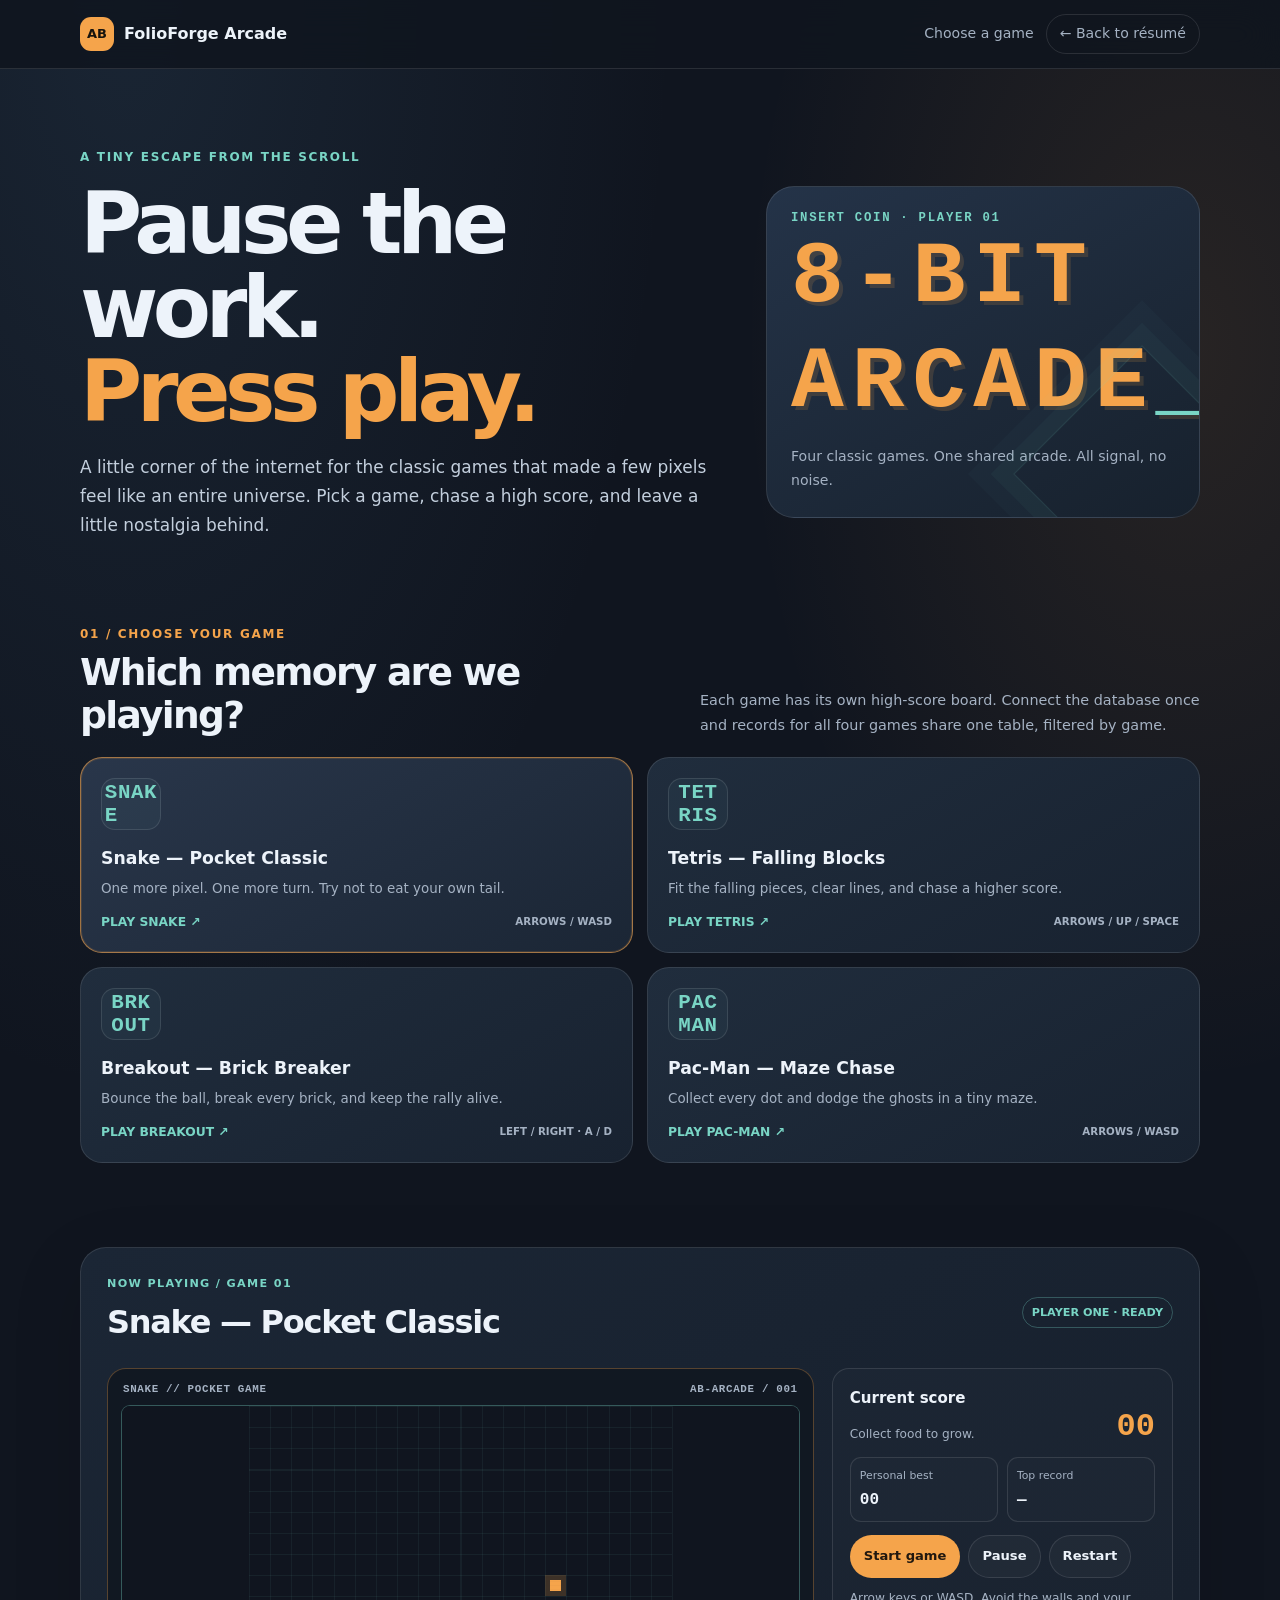
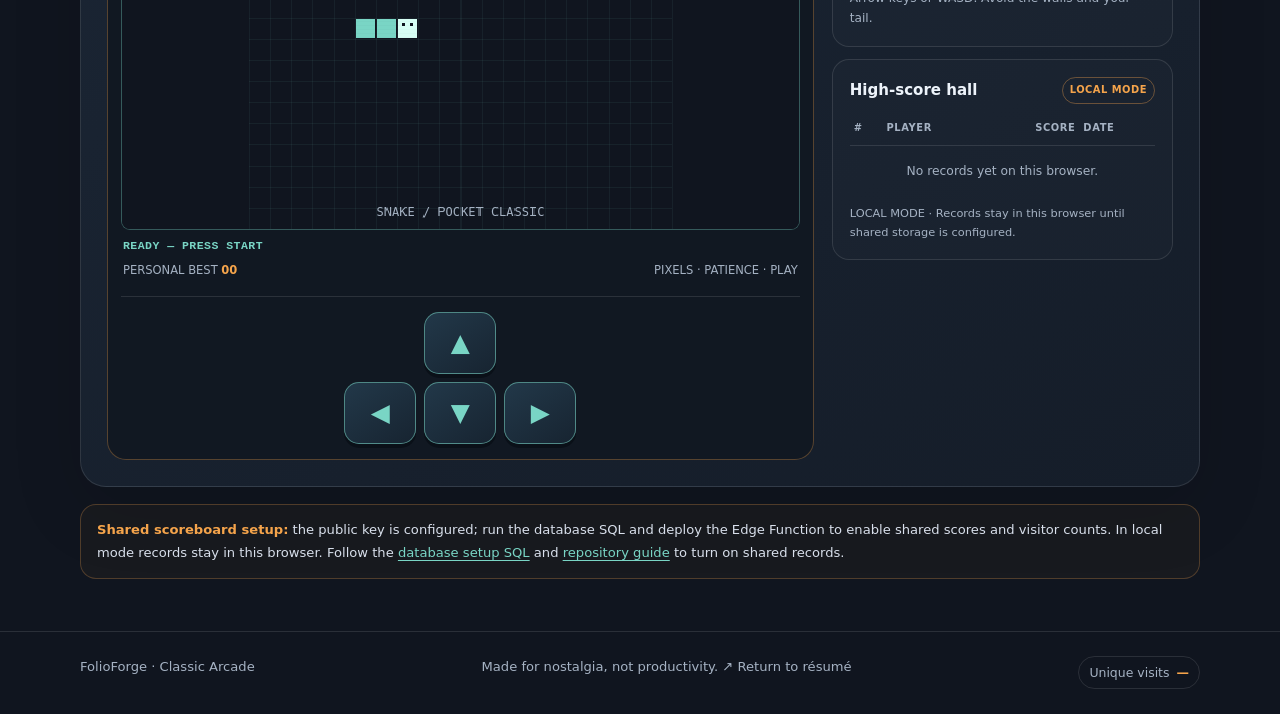
==== starter/site/arcade/index.html @ b8a415d3 "Add the four-game arcade starter" ====
<!doctype html>
<html lang="en">
<head>
<meta charset="utf-8"><meta name="viewport" content="width=device-width,initial-scale=1">
<meta name="theme-color" content="#10151f">
<meta name="description" content="FolioForge Arcade — four classic browser games.">
<meta property="og:title" content="FolioForge Arcade | Retro Arcade">
<meta property="og:description" content="Four classic arcade games built with FolioForge.">
<title>FolioForge Arcade — Classic Browser Games</title>
<style>
:root{color-scheme:dark;--bg:#10151f;--panel:#192230;--line:#ffffff1c;--text:#edf3fa;--muted:#a5b2c3;--accent:#f5a44b;--mint:#79d5c5;--max:1120px;--radius:22px}
*{box-sizing:border-box}html{scroll-behavior:smooth}body{margin:0;background:radial-gradient(ellipse at 10% 0%,#4974992b,transparent 34rem),radial-gradient(ellipse at 93% 15%,#f5a44b1a,transparent 28rem),var(--bg);color:var(--text);font:16px/1.7 Inter,ui-sans-serif,system-ui,-apple-system,"Segoe UI",sans-serif;-webkit-font-smoothing:antialiased}a{color:inherit;text-decoration:none}button,input{font:inherit}a:focus-visible,button:focus-visible,input:focus-visible,canvas:focus-visible{outline:3px solid var(--mint);outline-offset:4px}.wrap{width:min(var(--max),calc(100% - 40px));margin:auto}
.topbar{position:sticky;top:0;z-index:10;background:#10151fdc;backdrop-filter:blur(18px);border-bottom:1px solid var(--line)}.nav{min-height:68px;display:flex;align-items:center;justify-content:space-between;gap:18px}.brand{display:flex;align-items:center;gap:10px;font-weight:850}.brand-mark{display:grid;place-items:center;width:34px;height:34px;border-radius:11px;background:var(--accent);color:#17130d;font-size:13px}.nav-right{display:flex;align-items:center;gap:12px;color:var(--muted);font-size:.88rem}.nav-right a:hover{color:var(--text)}.nav-pill{border:1px solid var(--line);border-radius:999px;padding:7px 13px}
.hero{padding:clamp(44px,7vw,78px) 0 35px}.eyebrow,.kicker{color:var(--mint);font-size:.75rem;font-weight:850;letter-spacing:.14em;text-transform:uppercase}.hero-grid{display:grid;grid-template-columns:1.2fr .8fr;gap:35px;align-items:center}h1{font-size:clamp(2.8rem,7vw,5.3rem);letter-spacing:-.065em;line-height:.99;margin:15px 0 19px}h1 em{font-style:normal;color:var(--accent)}.lede{font-size:1.06rem;max-width:670px;color:#c3cfdd}.hero-art{border:1px solid var(--line);border-radius:28px;padding:24px;background:linear-gradient(150deg,#243348,#17212d);position:relative;overflow:hidden;min-height:210px}.pixel-title{color:var(--mint);font:900 .77rem ui-monospace,SFMono-Regular,Menlo,monospace;letter-spacing:.14em}.pixel-art{font:900 clamp(3.1rem,7vw,5.5rem)/1.2 ui-monospace,SFMono-Regular,Menlo,monospace;color:var(--accent);letter-spacing:.09em;text-shadow:4px 4px 0 #f5a44b27}.hero-art p{font-size:.88rem;color:var(--muted);margin:9px 0 0}.hero-art:after{content:"";position:absolute;right:-34px;bottom:-48px;width:180px;height:180px;border:1px solid #79d5c524;transform:rotate(45deg);box-shadow:0 0 0 16px #79d5c509,0 0 0 32px #79d5c506;pointer-events:none}
section{padding:32px 0 52px}.section-head{display:flex;justify-content:space-between;align-items:end;gap:22px;margin-bottom:20px}.kicker{color:var(--accent);margin-bottom:7px}.section-head h2{font-size:clamp(1.7rem,3.5vw,2.35rem);line-height:1.15;letter-spacing:-.045em;margin:0}.note{max-width:500px;color:var(--muted);font-size:.9rem;margin:0}
.game-picker{display:grid;grid-template-columns:repeat(2,minmax(0,1fr));gap:14px}.game-card{position:relative;text-align:left;border:1px solid var(--line);border-radius:var(--radius);padding:20px;background:linear-gradient(150deg,#202d3d,#182230);color:var(--text);min-height:196px;cursor:pointer;display:flex;flex-direction:column;align-items:flex-start;transition:transform .18s,border-color .18s}.game-card:hover{transform:translateY(-3px);border-color:#79d5c56e}.game-card[aria-pressed="true"]{border-color:#f5a44b9c;box-shadow:0 0 0 1px #f5a44b25 inset;background:linear-gradient(150deg,#29364a,#1b2635)}.game-icon{display:grid;place-items:center;height:52px;width:60px;border:1px solid var(--line);background:#79d5c50c;border-radius:14px;color:var(--mint);font:900 1.3rem ui-monospace,SFMono-Regular,Menlo,monospace;letter-spacing:.03em}.game-card h3{font-size:1.08rem;margin:14px 0 4px}.game-card p{font-size:.84rem;color:var(--muted);margin:0 0 10px}.game-meta{display:flex;align-items:center;justify-content:space-between;gap:10px;width:100%;margin-top:auto;color:var(--mint);font-weight:800;font-size:.77rem}.game-meta small{color:var(--muted);font-weight:600}
.play-shell{border:1px solid var(--line);border-radius:26px;background:linear-gradient(150deg,#1b2635,#151d29);padding:clamp(14px,2.5vw,26px);box-shadow:0 22px 70px #0002}.play-head{display:flex;align-items:center;justify-content:space-between;gap:15px;margin-bottom:18px}.play-head h2{font-size:clamp(1.45rem,3vw,2rem);letter-spacing:-.04em;margin:2px 0 0}.play-label{font-size:.7rem;color:var(--mint);font-weight:850;letter-spacing:.12em;text-transform:uppercase}.active-badge{border:1px solid #79d5c54d;border-radius:999px;color:var(--mint);padding:5px 9px;font-size:.7rem;font-weight:850;white-space:nowrap}
.play-grid{display:grid;grid-template-columns:minmax(0,1.45fr) minmax(280px,.7fr);gap:18px;align-items:start}.machine{border:1px solid #f5a44b4e;border-radius:19px;padding:13px;background:#111822}.machine-top{display:flex;justify-content:space-between;gap:8px;color:var(--muted);font:800 .68rem ui-monospace,SFMono-Regular,Menlo,monospace;letter-spacing:.06em;text-transform:uppercase;margin:1px 2px 10px}.canvas-wrap{position:relative;border:1px solid #79d5c55c;border-radius:9px;overflow:hidden;background:#10151f}.canvas-wrap:after{content:"";pointer-events:none;position:absolute;inset:0;background:repeating-linear-gradient(0deg,#0000 0px,#0000 3px,#00000008 4px);mix-blend-mode:multiply}#gameCanvas{width:100%;height:auto;display:block;aspect-ratio:8/5;image-rendering:pixelated;touch-action:none}#gameStatus{min-height:28px;padding:9px 2px 2px;color:var(--mint);font:850 .72rem ui-monospace,SFMono-Regular,Menlo,monospace;letter-spacing:.04em}.machine-foot{display:flex;align-items:center;justify-content:space-between;gap:10px;flex-wrap:wrap;color:var(--muted);font-size:.72rem;margin:3px 2px 0}.machine-foot strong{color:var(--accent);font-variant-numeric:tabular-nums}
.side-stack{display:grid;gap:12px}.side-card{border:1px solid var(--line);border-radius:17px;padding:17px;background:#ffffff04}.side-title{font-weight:850;margin-bottom:8px;font-size:.94rem}.current-score{display:flex;align-items:end;justify-content:space-between;gap:10px}.current-score strong{font:900 2rem/1.2 ui-monospace,SFMono-Regular,Menlo,monospace;color:var(--accent)}.current-score span{font-size:.76rem;color:var(--muted)}.record-grid{display:grid;grid-template-columns:1fr 1fr;gap:9px;margin-top:10px}.record-stat{border:1px solid var(--line);border-radius:11px;padding:9px;background:#ffffff03}.record-stat small{display:block;color:var(--muted);font-size:.68rem}.record-stat strong{font:850 1rem ui-monospace,SFMono-Regular,Menlo,monospace}
.action-row{display:flex;gap:8px;flex-wrap:wrap}.btn{display:inline-flex;align-items:center;justify-content:center;border:1px solid var(--line);border-radius:999px;padding:9px 13px;font-size:.82rem;font-weight:800;cursor:pointer;color:var(--text);background:#ffffff07;transition:transform .15s,border-color .15s}.btn:hover{border-color:#79d5c58c;transform:translateY(-1px)}.btn.primary{background:var(--accent);border-color:transparent;color:#21180f}.btn:disabled{opacity:.65;cursor:wait;transform:none}.control-note{color:var(--muted);font-size:.76rem;margin:10px 0 0}
.leader-head{display:flex;align-items:center;justify-content:space-between;gap:8px;margin-bottom:8px}.leader-head h3{font-size:.94rem;margin:0}.mode{font-size:.62rem;font-weight:900;letter-spacing:.05em;border:1px solid #f5a44b5c;color:var(--accent);padding:4px 7px;border-radius:999px;white-space:nowrap}.table-wrap{overflow-x:auto}.score-table{width:100%;border-collapse:collapse;font-size:.77rem;font-variant-numeric:tabular-nums}.score-table th,.score-table td{padding:8px 4px;text-align:left;border-bottom:1px solid var(--line)}.score-table th{font-size:.62rem;color:var(--muted);letter-spacing:.06em;text-transform:uppercase}.score-table tr:last-child td{border-bottom:0}.score-table td:first-child{color:var(--muted)}.score-table td:nth-child(3),.score-table th:nth-child(3){text-align:right}.score-table td:nth-child(3){color:var(--accent);font-weight:900}.empty{color:var(--muted)!important;text-align:center!important;padding:15px 5px!important}
.record-form{border:1px solid #79d5c553;border-radius:14px;padding:13px;background:#79d5c509;margin-top:12px}.record-form[hidden]{display:none}.record-form label{display:block;font-size:.8rem;font-weight:800;margin-bottom:7px}.input-row{display:flex;gap:7px}.record-form input{min-width:0;flex:1;width:100%;padding:9px 12px;border:1px solid var(--line);border-radius:999px;background:#10151f;color:var(--text);font-size:.83rem}.help,.message{font-size:.71rem;color:var(--muted);margin:7px 0 0}.message{min-height:1.2em;color:var(--mint)}.message.error{color:#ff9c8f}
.touch-controls{display:grid;grid-template-columns:repeat(3,37px);grid-template-rows:repeat(2,34px);gap:5px;justify-content:center;margin:12px auto 2px}.touch-btn{border:1px solid #79d5c55e;background:#79d5c510;color:var(--mint);border-radius:8px;font-weight:900;touch-action:manipulation;cursor:pointer}.touch-btn:active{background:#79d5c52b}.touch-btn.up{grid-column:2;grid-row:1}.touch-btn.left{grid-column:1;grid-row:2}.touch-btn.down{grid-column:2;grid-row:2}.touch-btn.right{grid-column:3;grid-row:2}
.notice{border:1px solid #f5a44b40;border-radius:16px;padding:14px 16px;background:#f5a44b09;color:#d8dfeb;font-size:.82rem;margin-top:17px}.notice strong{color:var(--accent)}.notice a{color:var(--mint);text-decoration:underline;text-underline-offset:3px}.notice[hidden]{display:none}
footer{border-top:1px solid var(--line);padding:24px 0;color:var(--muted);font-size:.82rem}.foot{display:flex;justify-content:space-between;gap:14px;flex-wrap:wrap}
@media(max-width:900px){.hero-grid{grid-template-columns:1fr}.hero-art{min-height:160px}.pixel-art{font-size:4rem}.play-grid{grid-template-columns:1fr}.side-stack{grid-template-columns:repeat(2,minmax(0,1fr))}.side-card.leader{grid-column:1/-1}}
@media(max-width:650px){.wrap{width:min(var(--max),calc(100% - 28px))}.hero{padding-top:38px}.game-picker{grid-template-columns:1fr}.game-card{min-height:0;display:grid;grid-template-columns:58px minmax(0,1fr);column-gap:14px;align-items:start}.game-icon{grid-row:span 3}.game-card h3{margin:2px 0 4px}.game-card p{margin-bottom:9px}.game-meta{grid-column:2}.section-head{align-items:start;flex-direction:column}.side-stack{grid-template-columns:1fr}.side-card.leader{grid-column:auto}.play-head{align-items:start;flex-direction:column}.input-row{flex-direction:column}.input-row .btn{width:100%}.nav-right{font-size:.79rem}.nav-right a:first-child{display:none}section{padding-top:26px}}
@media(prefers-reduced-motion:reduce){html{scroll-behavior:auto}.game-card,.btn{transition:none}}

/* Larger tactile controls, placed directly beneath the game screen */
.language-toggle{appearance:none;border:1px solid #79d5c56b;border-radius:999px;background:#79d5c510;color:var(--mint);padding:7px 12px;white-space:nowrap;cursor:pointer;font-size:.82rem;font-weight:850}
.language-toggle:hover{border-color:var(--accent);color:var(--accent)}
.site-views{display:inline-flex;align-items:center;gap:7px;white-space:nowrap;border:1px solid var(--line);border-radius:999px;padding:5px 10px;color:var(--muted);font-size:.78rem}
.site-views strong{font-variant-numeric:tabular-nums;color:var(--accent);font-weight:900}
.under-controls{display:flex;align-items:center;justify-content:center;gap:18px;flex-wrap:wrap;margin:16px 0 2px;padding-top:15px;border-top:1px solid var(--line)}
.touch-controls{display:grid;grid-template-columns:repeat(3,72px);grid-template-rows:repeat(2,62px);gap:8px;justify-content:center;margin:0}
.touch-btn{width:72px;height:62px;border:1px solid #79d5c58b;background:linear-gradient(145deg,#223849,#172431);color:var(--mint);border-radius:15px;font-size:1.55rem;font-weight:900;touch-action:manipulation;cursor:pointer;box-shadow:0 4px 0 #0a1018;user-select:none;-webkit-user-select:none}
.touch-btn:active{background:#79d5c532;transform:translateY(2px);box-shadow:0 2px 0 #0a1018}
.touch-actions{display:flex;align-items:center;justify-content:center}
.touch-actions[hidden]{display:none!important}
.touch-action{min-width:118px;min-height:62px;padding:10px 17px;border:1px solid #f5a44b9c;border-radius:16px;background:linear-gradient(145deg,#f5a44b,#d98232);color:#21180f;font-size:.88rem;font-weight:950;box-shadow:0 4px 0 #875223;cursor:pointer;touch-action:manipulation}
.touch-action:active{transform:translateY(2px);box-shadow:0 2px 0 #875223}
html[dir=rtl] body{font-family:Tahoma,"Segoe UI",sans-serif;letter-spacing:normal}
html[dir=rtl] h1,html[dir=rtl] h2,html[dir=rtl] h3{letter-spacing:normal}
html[dir=rtl] .eyebrow,html[dir=rtl] .kicker,html[dir=rtl] .play-label,html[dir=rtl] .pixel-title{letter-spacing:normal}
html[dir=rtl] .score-table th,html[dir=rtl] .score-table td{text-align:right}
html[dir=rtl] .score-table th:nth-child(3),html[dir=rtl] .score-table td:nth-child(3){text-align:left}
@media(max-width:650px){.language-toggle{padding:6px 9px;font-size:.76rem}.touch-controls{grid-template-columns:repeat(3,64px);grid-template-rows:repeat(2,56px);gap:7px}.touch-btn{width:64px;height:56px;border-radius:13px;font-size:1.45rem}.touch-action{min-width:106px;min-height:56px}}

html[dir=rtl] .game-card{text-align:right}html[dir=rtl] .touch-controls{direction:ltr}
</style>
</head>
<body data-page="arcade">
<header class="topbar"><div class="wrap nav"><a class="brand" href="../index.html"><span class="brand-mark">AB</span><span>FolioForge Arcade</span></a><nav class="nav-right" aria-label="Main navigation"><a href="#games">Choose a game</a><a class="nav-pill" href="../index.html">← Back to résumé</a></nav></div></header>
<main>
<section class="hero"><div class="wrap hero-grid"><div><div class="eyebrow">A tiny escape from the scroll</div><h1>Pause the work.<br><em>Press play.</em></h1><p class="lede">A little corner of the internet for the classic games that made a few pixels feel like an entire universe. Pick a game, chase a high score, and leave a little nostalgia behind.</p></div><aside class="hero-art"><div class="pixel-title">INSERT COIN · PLAYER 01</div><div class="pixel-art">8-BIT<br>ARCADE<span style="color:var(--mint)">_</span></div><p>Four classic games. One shared arcade. All signal, no noise.</p></aside></div></section>
<section id="games"><div class="wrap"><div class="section-head"><div><div class="kicker">01 / Choose your game</div><h2>Which memory are we playing?</h2></div><p class="note">Each game has its own high-score board. Connect the database once and records for all four games share one table, filtered by game.</p></div>
<div class="game-picker" role="group" aria-label="Select an arcade game">
<button class="game-card" data-select="snake" aria-pressed="true"><span class="game-icon">SNAK<br>E</span><h3>Snake — Pocket Classic</h3><p>One more pixel. One more turn. Try not to eat your own tail.</p><span class="game-meta"><span>PLAY SNAKE ↗</span><small>ARROWS / WASD</small></span></button>
<button class="game-card" data-select="tetris" aria-pressed="false"><span class="game-icon">TET<br>RIS</span><h3>Tetris — Falling Blocks</h3><p>Fit the falling pieces, clear lines, and chase a higher score.</p><span class="game-meta"><span>PLAY TETRIS ↗</span><small>ARROWS / UP / SPACE</small></span></button>
<button class="game-card" data-select="breakout" aria-pressed="false"><span class="game-icon">BRK<br>OUT</span><h3>Breakout — Brick Breaker</h3><p>Bounce the ball, break every brick, and keep the rally alive.</p><span class="game-meta"><span>PLAY BREAKOUT ↗</span><small>LEFT / RIGHT · A / D</small></span></button>
<button class="game-card" data-select="pacman" aria-pressed="false"><span class="game-icon">PAC<br>MAN</span><h3>Pac-Man — Maze Chase</h3><p>Collect every dot and dodge the ghosts in a tiny maze.</p><span class="game-meta"><span>PLAY PAC-MAN ↗</span><small>ARROWS / WASD</small></span></button>
</div></div></section>
<section id="play"><div class="wrap"><div class="play-shell">
<div class="play-head"><div><div class="play-label">Now playing / <span id="currentGameCode">GAME 01</span></div><h2 id="currentGameTitle">Snake — Pocket Classic</h2></div><span class="active-badge" id="gameBadge">PLAYER ONE · READY</span></div>
<div class="play-grid"><div class="machine"><div class="machine-top"><span id="machineTitle">SNAKE // POCKET GAME</span><span>AB-ARCADE / 001</span></div><div class="canvas-wrap"><canvas id="gameCanvas" width="640" height="400" tabindex="0" aria-label="Arcade game canvas. Use the listed keyboard controls to play.">This game requires a modern browser with canvas support.</canvas></div><div id="gameStatus" role="status" aria-live="polite">READY — PRESS START</div><div class="machine-foot"><span>PERSONAL BEST <strong id="machineBest">00</strong></span><span>PIXELS · PATIENCE · PLAY</span></div><div class="under-controls"><div class="touch-controls" aria-label="On-screen controls"><button class="touch-btn up" data-dir="up" type="button" aria-label="Up">▲</button><button class="touch-btn left" data-dir="left" type="button" aria-label="Left">◀</button><button class="touch-btn down" data-dir="down" type="button" aria-label="Down">▼</button><button class="touch-btn right" data-dir="right" type="button" aria-label="Right">▶</button></div><div class="touch-actions" id="touchActions" hidden><button class="touch-action" id="actionButton" type="button">Hard Drop</button></div></div></div>
<aside class="side-stack"><div class="side-card"><div class="current-score"><div><div class="side-title">Current score</div><span id="scoreCaption">Collect food to grow.</span></div><strong id="currentScore">00</strong></div><div class="record-grid"><div class="record-stat"><small>Personal best</small><strong id="personalBest">00</strong></div><div class="record-stat"><small>Top record</small><strong id="boardBest">—</strong></div></div><div class="action-row" style="margin-top:13px"><button class="btn primary" id="startButton" type="button">Start game</button><button class="btn" id="pauseButton" type="button">Pause</button><button class="btn" id="resetButton" type="button">Restart</button></div><div class="control-note" id="controlNote">Move with arrow keys or WASD. Avoid the walls and your tail.</div></div>
<div class="side-card leader"><div class="leader-head"><h3>High-score hall</h3><span class="mode" id="scoreMode">LOCAL MODE</span></div><div class="table-wrap"><table class="score-table"><thead><tr><th>#</th><th>Player</th><th>Score</th><th>Date</th></tr></thead><tbody id="leaderboard"><tr><td colspan="4" class="empty">Loading records…</td></tr></tbody></table></div><form class="record-form" id="recordForm" hidden><label for="playerName" id="recordLabel">New high score! Put your name on the board.</label><div class="input-row"><input id="playerName" name="playerName" type="text" minlength="2" maxlength="18" autocomplete="nickname" placeholder="Your arcade nickname" required><button class="btn primary" id="saveRecord" type="submit">Save record</button></div><p class="help" id="recordHelp">Use a nickname, not private contact details. Names and scores may be public.</p><p class="message" id="recordMessage" role="status" aria-live="polite"></p></form><p class="help" id="boardHelp">LOCAL MODE · Records are saved in this browser only until shared storage is configured.</p></div>
</aside></div></div>
<div class="notice" id="databaseNotice"><strong>Shared scoreboard setup:</strong> the public key is configured; run the database SQL and deploy the Edge Function to enable shared scores and visitor counts. In local mode records stay in this browser. Follow the <a href="https://github.com/YOUR_USERNAME/YOUR_REPOSITORY/blob/main/starter/backend/arcade-schema.sql" target="_blank" rel="noopener">database setup SQL</a> and <a href="https://github.com/YOUR_USERNAME/YOUR_REPOSITORY/blob/main/README.md" target="_blank" rel="noopener">repository guide</a> to turn on shared records.</div>
</div></section>
</main>
<footer><div class="wrap foot"><span>FolioForge · Classic Arcade</span><span>Made for nostalgia, not productivity. ↗ <a href="../index.html">Return to résumé</a></span><span class="site-views"><span>Unique visits</span><strong id="pageViews" aria-label="Unique visits">—</strong></span></div></footer>
<script src="../assets/site-config.js"></script>
<script src="../assets/site-api.js"></script>
<script src="../assets/i18n.js"></script>
<script>
(() => {
 const $=id=>document.getElementById(id);
 const canvas=$('gameCanvas'),ctx=canvas.getContext('2d');
 const ui={score:$('currentScore'),best:$('personalBest'),machineBest:$('machineBest'),boardBest:$('boardBest'),status:$('gameStatus'),list:$('leaderboard'),mode:$('scoreMode'),form:$('recordForm'),name:$('playerName'),save:$('saveRecord'),msg:$('recordMessage'),help:$('boardHelp')};
 const sharedReady=Boolean(window.AliSiteAPI&&window.AliSiteAPI.isConfigured());
 const G={
  snake:{title:'Snake — Pocket Classic',code:'GAME 01',machine:'SNAKE // POCKET GAME',caption:'Collect food to grow.',controls:'Arrow keys or WASD. Avoid the walls and your tail.'},
  tetris:{title:'Tetris — Falling Blocks',code:'GAME 02',machine:'TETRIS // FALLING BLOCKS',caption:'Clear lines to score; higher scores fall faster.',controls:'Left/Right to move, Down to soft-drop, Up/W to rotate, Space to hard-drop.'},
  breakout:{title:'Breakout — Brick Breaker',code:'GAME 03',machine:'BREAKOUT // BRICK BREAKER',caption:'Bounce the ball, break every brick.',controls:'Move the paddle with Left/Right or A/D. Keep the ball in play.'},
  pacman:{title:'Pac-Man — Maze Chase',code:'GAME 04',machine:'PAC-MAN // MAZE CHASE',caption:'Collect dots and avoid the ghosts.',controls:'Use arrow keys or WASD to navigate the maze. Collect every dot.'}
 };
 const C={bg:'#10151f',mint:'#79d5c5',orange:'#f5a44b',white:'#edf3fa',muted:'#a5b2c3',danger:'#ff9c8f'};
 const PIECES=[
  [[0,1],[1,1],[2,1],[3,1]],[[1,0],[2,0],[1,1],[2,1]],[[1,0],[0,1],[1,1],[2,1]],
  [[1,0],[2,0],[0,1],[1,1]],[[0,0],[1,0],[1,1],[2,1]],[[0,0],[0,1],[1,1],[2,1]],[[2,0],[0,1],[1,1],[2,1]]
 ];
 const COLORS=['#58d4cb','#f5c451','#b18cff','#79d66b','#ff827b','#69a9ff','#f49c52'];
 const TRACE_ALPHABET='0123456789abcdefghijklmnopqrstuv';
 let gameId='snake',timer=null,gameOver=false,state=null,score=0,best=0,records=[],boardMode='local',submitting=false;
 let runId=null,runSeed=1,runTrace='',runActive=false,traceOverflow=false,starting=false;
 let randomSource=seededRandom((Date.now()^0x5f3759df)>>>0);
 const keys=Object.create(null),LOCAL_KEY='ali-arcade-records-v1',BEST_KEY='ali-arcade-best-';
 function seededRandom(seed){let a=Number(seed)>>>0;return()=>{a=(a+0x6D2B79F5)|0;let t=a;t=Math.imul(t^(t>>>15),t|1);t^=t+Math.imul(t^(t>>>7),t|61);return((t^(t>>>14))>>>0)/4294967296}}
 function reseed(seed){runSeed=Number(seed)>>>0||1;randomSource=seededRandom(runSeed)}
 const fmt=n=>String(Math.max(0,Math.floor(Number(n)||0))).padStart(2,'0');
 function setStatus(s){ui.status.textContent=s}
 function clearKeys(){Object.keys(keys).forEach(k=>delete keys[k])}
 function stop(){if(timer){clearInterval(timer);timer=null}clearKeys()}
 function getBest(id){try{return Number(localStorage.getItem(BEST_KEY+id)||0)||0}catch(_){return 0}}
 function tickMs(){if(gameId==='snake')return Math.max(95,190-Math.floor(score/20)*2);if(gameId==='tetris')return 80;if(gameId==='breakout')return 40;return 120}
 function scheduleTick(){if(timer)clearInterval(timer);timer=setInterval(gameTick,tickMs())}
 function updateScore(n){
  const prev=score;score=Math.max(0,Math.floor(n));ui.score.textContent=fmt(score);
  if(score>best){best=score;try{localStorage.setItem(BEST_KEY+gameId,String(best))}catch(_){}ui.best.textContent=fmt(best);ui.machineBest.textContent=fmt(best)}
  if(gameId==='snake'&&timer&&score>prev)scheduleTick()
 }
 function loadLocal(id){try{const x=JSON.parse(localStorage.getItem(LOCAL_KEY)||'[]');return Array.isArray(x)?x.filter(r=>r&&r.game_id===id&&typeof r.player_name==='string'&&Number.isFinite(+r.score)&&+r.score>0).map(r=>({game_id:id,player_name:r.player_name.slice(0,18),score:+r.score,created_at:r.created_at||new Date().toISOString()})).sort((a,b)=>b.score-a.score||new Date(a.created_at)-new Date(b.created_at)).slice(0,10):[]}catch(_){return[]}}
 function saveLocal(row){try{const all=JSON.parse(localStorage.getItem(LOCAL_KEY)||'[]');const a=Array.isArray(all)?all:[];a.push(row);const groups={};a.forEach(r=>{if(!r||!G[r.game_id])return;(groups[r.game_id] ||= []).push(r)});localStorage.setItem(LOCAL_KEY,JSON.stringify(Object.keys(groups).flatMap(k=>groups[k].sort((x,y)=>y.score-x.score||new Date(x.created_at)-new Date(y.created_at)).slice(0,10))))}catch(_){}}
 function dateLabel(v){const d=new Date(v);return Number.isNaN(d.getTime())?'—':new Intl.DateTimeFormat('en',{month:'short',day:'numeric'}).format(d)}
 function renderRecords(){
  ui.list.replaceChildren();
  if(!records.length){const tr=document.createElement('tr'),td=document.createElement('td');td.colSpan=4;td.className='empty';td.textContent=boardMode==='global'?'No records yet. Claim the first place!':'No records yet on this browser.';tr.appendChild(td);ui.list.appendChild(tr);ui.boardBest.textContent='—';return}
  records.slice(0,10).forEach((r,i)=>{const tr=document.createElement('tr');[fmt(i+1),String(r.player_name||'Player').slice(0,18),fmt(r.score),dateLabel(r.created_at)].forEach(v=>{const td=document.createElement('td');td.textContent=v;tr.appendChild(td)});ui.list.appendChild(tr)});ui.boardBest.textContent=fmt(records[0].score)
 }
 function setMode(m){boardMode=m;ui.mode.textContent=m==='global'?'SHARED BOARD':m==='fallback'?'LOCAL FALLBACK':'LOCAL MODE';ui.mode.style.color=m==='global'?'var(--mint)':'var(--accent)';ui.mode.style.borderColor=m==='global'?'#79d5c56b':'#f5a44b5c';$('databaseNotice').hidden=m==='global';ui.help.textContent=m==='global'?'SHARED MODE · Nicknames and scores are visible to all visitors.':m==='fallback'?'Shared storage unavailable; showing records saved in this browser.':'LOCAL MODE · Records stay in this browser until shared storage is configured.'}
 async function loadRecords(){
  if(!sharedReady||!window.AliSiteAPI){records=loadLocal(gameId);setMode('local');renderRecords();return}
  try{const result=await window.AliSiteAPI.call({action:'leaderboard',game_id:gameId});records=Array.isArray(result.records)?result.records.map(r=>({game_id:gameId,player_name:String(r.player_name||'Player').slice(0,18),score:Number(r.score)||0,created_at:r.created_at})).filter(r=>r.score>0):[];setMode('global');renderRecords()}
  catch(_){records=loadLocal(gameId);setMode('fallback');renderRecords()}
 }
 function qualifies(n){return n>0&&(records.length<10||n>=Number(records[records.length-1]?.score||0))}
 function promptForRecord(){if(!qualifies(score))return;ui.form.hidden=false;ui.msg.textContent='';ui.msg.classList.remove('error');$('recordHelp').textContent=boardMode==='global'?'Enter a nickname. The nickname and score will be public.':'This record is local for now; connect shared storage to publish it for everyone.';ui.name.value=''}
 function finish(label='GAME OVER'){stop();gameOver=true;runActive=false;setStatus(label+' — SCORE '+score);draw();if(!traceOverflow)promptForRecord();else setStatus('TRACE TOO LONG — SCORE NOT SUBMITTABLE');$('gameBadge').textContent=label==='LEVEL CLEAR'?'LEVEL CLEAR':'ROUND OVER'}
 function choose(id){
  if(!G[id])return;stop();gameId=id;gameOver=false;score=0;best=getBest(id);runId=null;runTrace='';runActive=false;traceOverflow=false;
  document.querySelectorAll('[data-select]').forEach(b=>b.setAttribute('aria-pressed',String(b.dataset.select===id)));
  $('currentGameTitle').textContent=G[id].title;$('currentGameCode').textContent=G[id].code;$('machineTitle').textContent=G[id].machine;
  $('scoreCaption').textContent=G[id].caption;$('controlNote').textContent=G[id].controls;ui.best.textContent=fmt(best);ui.machineBest.textContent=fmt(best);ui.score.textContent='00';
  $('gameBadge').textContent='PLAYER ONE · READY';setStatus('READY — PRESS START');
  const touchActions=$('touchActions');if(touchActions)touchActions.hidden=id!=='tetris';
  const actionButton=$('actionButton');if(actionButton)actionButton.textContent='Hard Drop';
  resetState();loadRecords();if(matchMedia('(max-width:700px)').matches)$('play').scrollIntoView({behavior:matchMedia('(prefers-reduced-motion: reduce)').matches?'auto':'smooth',block:'start'})
 }
 // Snake state, seeded food and replay-compatible scoring.
 function snakeState(){return{snake:[{x:7,y:10},{x:6,y:10},{x:5,y:10}],dir:{x:1,y:0},next:{x:1,y:0},food:{x:14,y:8}}}
 function randomFood(){let p;do{p={x:Math.floor(randomSource()*20),y:Math.floor(randomSource()*20)}}while(state.snake.some(s=>s.x===p.x&&s.y===p.y));return p}
 function stepSnake(){
  state.dir=state.next;const h={x:state.snake[0].x+state.dir.x,y:state.snake[0].y+state.dir.y},eat=h.x===state.food.x&&h.y===state.food.y,body=eat?state.snake:state.snake.slice(0,-1);
  if(h.x<0||h.x>=20||h.y<0||h.y>=20||body.some(s=>s.x===h.x&&s.y===h.y)){finish();return}
  state.snake.unshift(h);if(eat){updateScore(score+10);state.food=randomFood()}else state.snake.pop()
 }
 function drawSnake(){
  ctx.fillStyle=C.bg;ctx.fillRect(0,0,640,400);const ox=120;
  ctx.strokeStyle='#79d5c510';for(let i=0;i<=20;i++){ctx.beginPath();ctx.moveTo(ox+i*20+.5,0);ctx.lineTo(ox+i*20+.5,400);ctx.stroke();ctx.beginPath();ctx.moveTo(ox,i*20+.5);ctx.lineTo(ox+400,i*20+.5);ctx.stroke()}
  ctx.fillStyle='#f5a44b32';ctx.fillRect(ox+state.food.x*20,state.food.y*20,20,20);ctx.fillStyle=C.orange;ctx.fillRect(ox+state.food.x*20+5,state.food.y*20+5,10,10);
  state.snake.forEach((p,i)=>{ctx.fillStyle=i===0?'#d7fff5':C.mint;ctx.fillRect(ox+p.x*20+1,p.y*20+1,18,18);if(i===0){ctx.fillStyle=C.bg;ctx.fillRect(ox+p.x*20+5,p.y*20+5,3,3);ctx.fillRect(ox+p.x*20+12,p.y*20+5,3,3)}});
  ctx.fillStyle=C.muted;ctx.textAlign='center';ctx.font='12px monospace';ctx.fillText(document.documentElement.lang==='fa'?'مار / کلاسیک جیبی':'SNAKE / POCKET CLASSIC',320,388);if(gameOver)overlay('GAME OVER')
 }
 // Seeded Tetris: all scoring and frame timing are reproduced by the Edge Function.
 function tetrisState(){const s={board:Array.from({length:20},()=>Array(10).fill(0)),piece:null,gravity:0,rotateHeld:false,dropHeld:false,lines:0};s.piece=nextPiece();return s}
 function nextPiece(){return{x:3,y:0,type:Math.floor(randomSource()*PIECES.length),cells:null}}
 function activeCells(piece){return piece.cells||PIECES[piece.type]}
 function collides(board,piece,x,y,cells){for(const [cx,cy] of cells){const px=x+cx,py=y+cy;if(px<0||px>=10||py>=20)return true;if(py>=0&&board[py][px])return true}return false}
 function rotated(cells){return cells.map(([x,y])=>[3-y,x])}
 function tetrisFallEvery(){return Math.max(7,14-Math.floor(score/600))}
 function spawnAfterLock(){state.piece=nextPiece();state.piece.cells=PIECES[state.piece.type].map(([x,y])=>[x,y]);state.piece.x=3;state.piece.y=0;state.gravity=0;state.rotateHeld=Boolean(keys.ArrowUp||keys.w);return collides(state.board,state.piece,state.piece.x,state.piece.y,activeCells(state.piece))}
 function lockTetris(){
  const p=state.piece,cells=activeCells(p);
  if(cells.some(([x,y])=>p.y+y<0)){finish('GAME OVER');return}
  for(const [x,y] of cells)state.board[p.y+y][p.x+x]=p.type+1;
  const remaining=state.board.filter(row=>row.some(v=>v===0)),cleared=20-remaining.length;
  if(cleared){state.board=Array.from({length:cleared},()=>Array(10).fill(0)).concat(remaining);state.lines+=cleared;const points=[0,100,300,500,800][Math.min(4,cleared)]*(Math.floor(score/500)+1);updateScore(score+points)}
  if(spawnAfterLock())finish('GAME OVER')
 }
 function stepTetris(mask){
  const p=state.piece,cells=activeCells(p);
  if(mask&1&&!collides(state.board,p,p.x-1,p.y,cells))p.x--;
  if(mask&2&&!collides(state.board,p,p.x+1,p.y,activeCells(p)))p.x++;
  const rotate=Boolean(mask&8);
  if(rotate&&!state.rotateHeld&&p.type!==1){const next=rotated(activeCells(p));if(!collides(state.board,p,p.x,p.y,next))p.cells=next}
  state.rotateHeld=rotate;
  const hard=Boolean(mask&16);
  if(hard&&!state.dropHeld){let distance=0;while(!collides(state.board,p,p.x,p.y+1,activeCells(p))){p.y++;distance++}if(distance)updateScore(score+distance*2);state.dropHeld=true;state.gravity=0;lockTetris();return}
  state.dropHeld=hard;
  if(mask&4){if(!collides(state.board,p,p.x,p.y+1,activeCells(p))){p.y++;updateScore(score+1);state.gravity=0}else{state.gravity=0;lockTetris()}return}
  state.gravity++;if(state.gravity>=tetrisFallEvery()){state.gravity=0;if(!collides(state.board,p,p.x,p.y+1,activeCells(p)))p.y++;else lockTetris()}
 }
 function drawBlock(x,y,color,size){ctx.fillStyle=color;ctx.fillRect(x+1,y+1,size-2,size-2);ctx.fillStyle='#ffffff24';ctx.fillRect(x+2,y+2,size-4,3);ctx.fillStyle='#00000030';ctx.fillRect(x+2,y+size-4,size-4,2)}
 function drawTetris(){
  ctx.fillStyle=C.bg;ctx.fillRect(0,0,640,400);const bx=230,by=20,cell=18;
  ctx.fillStyle='#182330';ctx.fillRect(bx,by,cell*10,cell*20);ctx.strokeStyle='#79d5c514';
  for(let x=0;x<=10;x++){ctx.beginPath();ctx.moveTo(bx+x*cell+.5,by);ctx.lineTo(bx+x*cell+.5,by+cell*20);ctx.stroke()}
  for(let y=0;y<=20;y++){ctx.beginPath();ctx.moveTo(bx,by+y*cell+.5);ctx.lineTo(bx+cell*10,by+y*cell+.5);ctx.stroke()}
  state.board.forEach((row,y)=>row.forEach((v,x)=>{if(v)drawBlock(bx+x*cell,by+y*cell,COLORS[v-1],cell)}));
  const p=state.piece;for(const [x,y] of activeCells(p)){if(p.y+y>=0)drawBlock(bx+(p.x+x)*cell,by+(p.y+y)*cell,COLORS[p.type],cell)}
  ctx.textAlign='left';ctx.fillStyle=C.mint;ctx.font='bold 13px monospace';ctx.fillText(document.documentElement.lang==='fa'?'خطوط':'LINES',48,58);ctx.fillStyle=C.white;ctx.font='bold 24px monospace';ctx.fillText(String(state.lines),48,87);
  ctx.fillStyle=C.mint;ctx.font='bold 13px monospace';ctx.fillText(document.documentElement.lang==='fa'?'سطح':'LEVEL',48,128);ctx.fillStyle=C.white;ctx.font='bold 24px monospace';ctx.fillText(String(Math.floor(score/400)+1),48,157);
  ctx.fillStyle=C.muted;ctx.font='11px monospace';ctx.fillText('10 × 20',48,185);ctx.fillText(document.documentElement.lang==='fa'?'سرعت با امتیاز':'SPEED ↑ SCORE',48,214);if(gameOver)overlay('GAME OVER')
 }
 // Breakout: deterministic brick layout and paddle physics, replayed by the Edge Function.
 const BREAKOUT_BRICKS=50,BRICK_W=48,BRICK_H=15,BRICK_X=40,BRICK_Y=42,BRICK_STEP_X=56,BRICK_STEP_Y=22;
 function breakoutState(){return{paddleX:276,ballX:320,ballY:322,vx:((runSeed&1)?2.5:-2.5),vy:-3.5,bricks:Array(BREAKOUT_BRICKS).fill(true),lives:3}}
 function stepBreakout(mask){
  if(mask&1)state.paddleX-=6;if(mask&2)state.paddleX+=6;state.paddleX=Math.max(0,Math.min(552,state.paddleX));
  state.ballX+=state.vx;state.ballY+=state.vy;
  if(state.ballX<6){state.ballX=6;state.vx=Math.abs(state.vx)}
  if(state.ballX>634){state.ballX=634;state.vx=-Math.abs(state.vx)}
  if(state.ballY<6){state.ballY=6;state.vy=Math.abs(state.vy)}
  if(state.vy>0&&state.ballY+6>=352&&state.ballY-6<=362&&state.ballX>=state.paddleX-6&&state.ballX<=state.paddleX+94){
   state.ballY=346;state.vy=-Math.abs(state.vy);const impact=(state.ballX-(state.paddleX+44))/44;
   state.vx=Math.max(-3.2,Math.min(3.2,impact*3.2));
   if(Math.abs(state.vx)<0.6)state.vx=((runSeed+(3-state.lives))&1)?0.6:-0.6;
  }
  for(let i=0;i<state.bricks.length;i++){if(!state.bricks[i])continue;const x=BRICK_X+(i%10)*BRICK_STEP_X,y=BRICK_Y+Math.floor(i/10)*BRICK_STEP_Y;
   if(state.ballX+6>=x&&state.ballX-6<=x+BRICK_W&&state.ballY+6>=y&&state.ballY-6<=y+BRICK_H){
    state.bricks[i]=false;state.vy=-state.vy;updateScore(score+10);break;
   }
  }
  if(state.bricks.every(v=>!v)){finish('LEVEL CLEAR');return}
  if(state.ballY-6>400){state.lives--;if(state.lives<=0){finish('GAME OVER');return}
   state.ballX=320;state.ballY=322;state.vx=((runSeed+(3-state.lives))&1)?2.5:-2.5;state.vy=-3.5;
  }
 }
 function drawBreakout(){
  ctx.fillStyle=C.bg;ctx.fillRect(0,0,640,400);
  for(let i=0;i<state.bricks.length;i++){if(!state.bricks[i])continue;const x=BRICK_X+(i%10)*BRICK_STEP_X,y=BRICK_Y+Math.floor(i/10)*BRICK_STEP_Y;ctx.fillStyle=[C.orange,'#ff8177','#b18cff','#69a9ff',C.mint][Math.floor(i/10)];ctx.fillRect(x,y,BRICK_W,BRICK_H);ctx.fillStyle='#ffffff30';ctx.fillRect(x+2,y+2,BRICK_W-4,3)}
  ctx.fillStyle=C.mint;ctx.fillRect(state.paddleX,360,88,10);ctx.fillStyle=C.white;ctx.beginPath();ctx.arc(state.ballX,state.ballY,6,0,Math.PI*2);ctx.fill();
  ctx.textAlign='left';ctx.fillStyle=C.muted;ctx.font='bold 12px monospace';ctx.fillText('LIVES',24,25);ctx.fillStyle=C.orange;ctx.font='bold 18px monospace';ctx.fillText(String(state.lives),72,26);
  if(gameOver)overlay('GAME OVER')
 }
 // Pac-Man: a compact maze with deterministic ghost movement for server-side score replay.
 const PAC_W=20,PAC_H=12,PAC_DIRS=[{x:-1,y:0},{x:1,y:0},{x:0,y:1},{x:0,y:-1}];
 const PAC_GHOST_STARTS=[{x:10,y:5},{x:17,y:9},{x:7,y:9}];
 function makePacMaze(){
  const maze=Array.from({length:PAC_H},(_,y)=>Array.from({length:PAC_W},(_,x)=>(x===0||x===PAC_W-1||y===0||y===PAC_H-1)?1:0));
  for(let x=2;x<=6;x++)if(x!==4)maze[3][x]=1;
  for(let y=2;y<=5;y++)if(y!==4)maze[y][9]=1;
  for(let y=6;y<=9;y++)if(y!==8)maze[y][14]=1;
  for(let x=4;x<=8;x++)if(x!==6)maze[7][x]=1;
  return maze;
 }
 function pacGhostsStart(){return PAC_GHOST_STARTS.map(p=>({x:p.x,y:p.y}))}
 function pacmanState(){
  const maze=makePacMaze(),ghosts=pacGhostsStart(),pellets=maze.map((row,y)=>row.map((wall,x)=>wall===0&&!(x===1&&y===1)&&!ghosts.some(g=>g.x===x&&g.y===y)));
  return{maze,pellets,player:{x:1,y:1,dir:1},ghosts,ticks:0,lives:3,dots:pellets.flat().filter(Boolean).length};
 }
 function pacNeighbors(maze,p){
  const order=[{x:0,y:-1},{x:-1,y:0},{x:0,y:1},{x:1,y:0}],out=[];
  for(let i=0;i<order.length;i++){const d=order[i],x=p.x+d.x,y=p.y+d.y;if(x>=0&&x<PAC_W&&y>=0&&y<PAC_H&&!maze[y][x])out.push({x,y,order:i})}
  return out;
 }
 function moveGhost(ghost,player,maze){
  const options=pacNeighbors(maze,ghost);options.sort((a,b)=>(Math.abs(a.x-player.x)+Math.abs(a.y-player.y))-(Math.abs(b.x-player.x)+Math.abs(b.y-player.y))||a.order-b.order);
  if(options.length){ghost.x=options[0].x;ghost.y=options[0].y}
 }
 function pacHit(){
  state.lives--;if(state.lives<=0){finish('GAME OVER');return true}
  state.player={x:1,y:1,dir:1};state.ghosts=pacGhostsStart();state.ticks=0;return true;
 }
 function stepPacman(mask){
  if(mask&1)state.player.dir=0;else if(mask&2)state.player.dir=1;else if(mask&4)state.player.dir=2;else if(mask&8)state.player.dir=3;
  const d=PAC_DIRS[state.player.dir],nx=state.player.x+d.x,ny=state.player.y+d.y;
  if(nx>=0&&nx<PAC_W&&ny>=0&&ny<PAC_H&&!state.maze[ny][nx]){state.player.x=nx;state.player.y=ny}
  if(state.ghosts.some(g=>g.x===state.player.x&&g.y===state.player.y)){pacHit();return}
  if(state.pellets[state.player.y][state.player.x]){state.pellets[state.player.y][state.player.x]=false;state.dots--;updateScore(score+10);if(state.dots<=0){finish('LEVEL CLEAR');return}}
  state.ticks++;if(state.ticks%3===0){for(const ghost of state.ghosts){moveGhost(ghost,state.player,state.maze);if(ghost.x===state.player.x&&ghost.y===state.player.y){pacHit();return}}}
 }
 function drawPacman(){
  ctx.fillStyle=C.bg;ctx.fillRect(0,0,640,400);const cell=32;
  for(let y=0;y<PAC_H;y++)for(let x=0;x<PAC_W;x++){
   const px=x*cell,py=y*cell;if(state.maze[y][x]){ctx.fillStyle='#203953';ctx.fillRect(px+1,py+1,cell-2,cell-2);ctx.strokeStyle='#385c7c';ctx.strokeRect(px+4,py+4,cell-8,cell-8)}
   else if(state.pellets[y][x]){ctx.fillStyle='#f6d5a2';ctx.beginPath();ctx.arc(px+16,py+16,2.3,0,Math.PI*2);ctx.fill()}
  }
  state.ghosts.forEach((g,i)=>{const px=g.x*cell+16,py=g.y*cell+16;ctx.fillStyle=['#ff7187','#80d8ff','#c1a0ff'][i];ctx.beginPath();ctx.arc(px,py-2,11,Math.PI,0);ctx.lineTo(px+11,py+10);ctx.lineTo(px+5,py+6);ctx.lineTo(px,py+10);ctx.lineTo(px-5,py+6);ctx.lineTo(px-11,py+10);ctx.closePath();ctx.fill();ctx.fillStyle='#fff';ctx.beginPath();ctx.arc(px-4,py-2,3.4,0,Math.PI*2);ctx.arc(px+4,py-2,3.4,0,Math.PI*2);ctx.fill();ctx.fillStyle='#17212d';ctx.beginPath();ctx.arc(px-3,py-1,1.5,0,Math.PI*2);ctx.arc(px+5,py-1,1.5,0,Math.PI*2);ctx.fill()});
  const p=state.player,px=p.x*cell+16,py=p.y*cell+16,angle=[Math.PI,0,Math.PI/2,-Math.PI/2][p.dir];ctx.fillStyle=C.orange;ctx.beginPath();ctx.arc(px,py,12,0,Math.PI*2);ctx.fill();ctx.fillStyle=C.bg;ctx.beginPath();ctx.moveTo(px,py);ctx.arc(px,py,12,angle-0.4,angle+0.4);ctx.closePath();ctx.fill();
  ctx.textAlign='left';ctx.fillStyle=C.mint;ctx.font='bold 12px monospace';ctx.fillText('LIVES '+state.lives,12,18);if(gameOver)overlay('GAME OVER')
 }
 function overlay(txt){ctx.fillStyle='#10151fdf';ctx.fillRect(150,160,340,72);ctx.strokeStyle=C.orange;ctx.strokeRect(150.5,160.5,339,71);ctx.textAlign='center';ctx.fillStyle=C.orange;ctx.font='bold 22px monospace';ctx.fillText(document.documentElement.lang==='fa'?'پایان بازی':txt,320,190);ctx.fillStyle=C.mint;ctx.font='bold 12px monospace';ctx.fillText(document.documentElement.lang==='fa'?'امتیاز '+score+' · شروع دوباره':'SCORE '+score+' · PRESS RESTART',320,213)}
 function resetState(){score=0;gameOver=false;ui.score.textContent='00';state=gameId==='snake'?snakeState():gameId==='tetris'?tetrisState():gameId==='breakout'?breakoutState():pacmanState();draw();ui.form.hidden=true}
 function draw(){if(!state)return;if(gameId==='snake')drawSnake();else if(gameId==='tetris')drawTetris();else if(gameId==='breakout')drawBreakout();else drawPacman()}
 function frameMask(){let mask=0;if(keys.ArrowLeft||keys.a)mask|=1;if(keys.ArrowRight||keys.d)mask|=2;if(keys.ArrowDown||keys.s)mask|=4;if(keys.ArrowUp||keys.w)mask|=8;if(keys[' ']||keys.Space||keys['Space'])mask|=16;return mask}
 function recordFrame(){if(!runId)return;if(runTrace.length>=20000){traceOverflow=true;return}let code=0;if(gameId==='snake')code=state.next.y<0?0:state.next.x>0?1:state.next.y>0?2:3;else if(gameId==='breakout')code=frameMask()&3;else if(gameId==='pacman')code=frameMask()&15;else code=frameMask();runTrace+=TRACE_ALPHABET[code]}
 function gameTick(){recordFrame();if(gameId==='snake')stepSnake();else if(gameId==='tetris')stepTetris(frameMask());else if(gameId==='breakout')stepBreakout(frameMask()&3);else stepPacman(frameMask()&15);draw()}
 async function start(){
  if(timer||starting)return;
  if(gameOver){runId=null;runTrace='';runActive=false;traceOverflow=false;resetState();gameOver=false}
  if(!runActive){starting=true;try{
   if(sharedReady&&window.AliSiteAPI){const session=await window.AliSiteAPI.call({action:'start',game_id:gameId});runId=session.run_id;reseed(session.seed);runTrace='';traceOverflow=false;resetState()}
   else{runId=null;runTrace='';traceOverflow=false;reseed((Date.now()^Math.floor(Math.random()*0xffffffff))>>>0);resetState()}
   runActive=true
  }catch(_){runId=null;runTrace='';traceOverflow=false;reseed((Date.now()^Math.floor(Math.random()*0xffffffff))>>>0);resetState();runActive=true;if(sharedReady)setMode('fallback')}
  finally{starting=false}}
  clearKeys();gameOver=false;scheduleTick();setStatus('PLAYING — GOOD LUCK!');$('gameBadge').textContent='IN GAME';canvas.focus({preventScroll:true})
 }
 function pause(){if(timer){stop();setStatus('PAUSED — PRESS START');$('gameBadge').textContent='PAUSED'}else if(!gameOver)start()}
 document.querySelectorAll('[data-select]').forEach(b=>b.addEventListener('click',()=>choose(b.dataset.select)));
 $('startButton').addEventListener('click',start);$('pauseButton').addEventListener('click',pause);
 $('resetButton').addEventListener('click',()=>{stop();runId=null;runTrace='';runActive=false;traceOverflow=false;resetState();setStatus('READY — PRESS START');$('gameBadge').textContent='PLAYER ONE · READY'});
 function pulseKey(k,duration=115){keys[k]=true;canvas.focus({preventScroll:true});setTimeout(()=>{keys[k]=false},duration)}
 $('actionButton').addEventListener('click',()=>{if(gameId==='tetris')pulseKey(' ',125)});
 document.querySelectorAll('[data-dir]').forEach(b=>b.addEventListener('click',()=>{
  const k={up:'ArrowUp',down:'ArrowDown',left:'ArrowLeft',right:'ArrowRight'}[b.dataset.dir];
  if(gameId==='snake'){const v={ArrowUp:{x:0,y:-1},ArrowDown:{x:0,y:1},ArrowLeft:{x:-1,y:0},ArrowRight:{x:1,y:0}}[k];if(v&&!(v.x===-state.next.x&&v.y===-state.next.y))state.next=v}
  else pulseKey(k,115)
 }));
 document.addEventListener('keydown',e=>{
  if(['INPUT','TEXTAREA'].includes(document.activeElement?.tagName))return;
  const k=e.key===' '?' ':e.key.length===1?e.key.toLowerCase():e.key;
  const allowed=['ArrowUp','ArrowDown','ArrowLeft','ArrowRight','w','a','s','d',' ','Space'];
  if(!allowed.includes(k))return;
  if(['ArrowUp','ArrowDown','ArrowLeft','ArrowRight',' '].includes(k))e.preventDefault();
  keys[k]=true;keys[e.key]=true;
  if(gameId==='snake'){const v={ArrowUp:{x:0,y:-1},w:{x:0,y:-1},ArrowDown:{x:0,y:1},s:{x:0,y:1},ArrowLeft:{x:-1,y:0},a:{x:-1,y:0},ArrowRight:{x:1,y:0},d:{x:1,y:0}}[k];if(v&&!(v.x===-state.next.x&&v.y===-state.next.y))state.next=v}
 });
 document.addEventListener('keyup',e=>{const k=e.key===' '?' ':e.key.length===1?e.key.toLowerCase():e.key;keys[k]=false;keys[e.key]=false});
 window.addEventListener('blur',()=>{if(timer&&gameId!=='snake')pause();clearKeys()});
 ui.form.addEventListener('submit',async e=>{
  e.preventDefault();if(submitting)return;
  const name=ui.name.value.replace(/[\u0000-\u001f\u007f]/g,'').trim().replace(/\s+/g,' ').slice(0,18);
  if(name.length<2||score<1){ui.msg.classList.add('error');ui.msg.textContent='Please enter a nickname with at least 2 characters.';return}
  submitting=true;ui.save.disabled=true;ui.save.textContent='Saving…';ui.msg.classList.remove('error');ui.msg.textContent='';
  const row={game_id:gameId,player_name:name,score:Math.min(100000,Math.floor(score)),created_at:new Date().toISOString()};
  try{
   if(sharedReady&&window.AliSiteAPI&&runId&&!traceOverflow){const result=await window.AliSiteAPI.call({action:'finish',run_id:runId,game_id:gameId,player_name:name,score:row.score,trace:runTrace});if(!result.verified)throw new Error('The server did not verify this score.');runId=null;ui.form.hidden=true;setStatus('RECORD SAVED TO SHARED BOARD');await loadRecords()}
   else{saveLocal(row);records=loadLocal(gameId);setMode('local');renderRecords();ui.form.hidden=true;setStatus('RECORD SAVED LOCALLY');ui.help.textContent='This score is saved only in this browser. Configure Supabase and deploy arcade-api for shared verified scores.'}
  }catch(error){
   if(error&&error.code==='score_replay_mismatch'){ui.msg.classList.add('error');ui.msg.textContent='Server verification failed. This score was not added to the shared board.';ui.form.hidden=true;runId=null;runTrace='';runActive=false;setStatus('SCORE REJECTED BY SERVER — RESTART TO TRY AGAIN');return}
   saveLocal(row);records=loadLocal(gameId);setMode('fallback');renderRecords();ui.form.hidden=true;setStatus('REMOTE SAVE FAILED — SAVED LOCALLY');ui.help.textContent='The shared API is unavailable; this record is local only.'
  }finally{submitting=false;ui.save.disabled=false;ui.save.textContent='Save record'}
 });
 window.addEventListener('site-language-changed',()=>draw());
 choose('snake');
})();
</script>
</body></html>
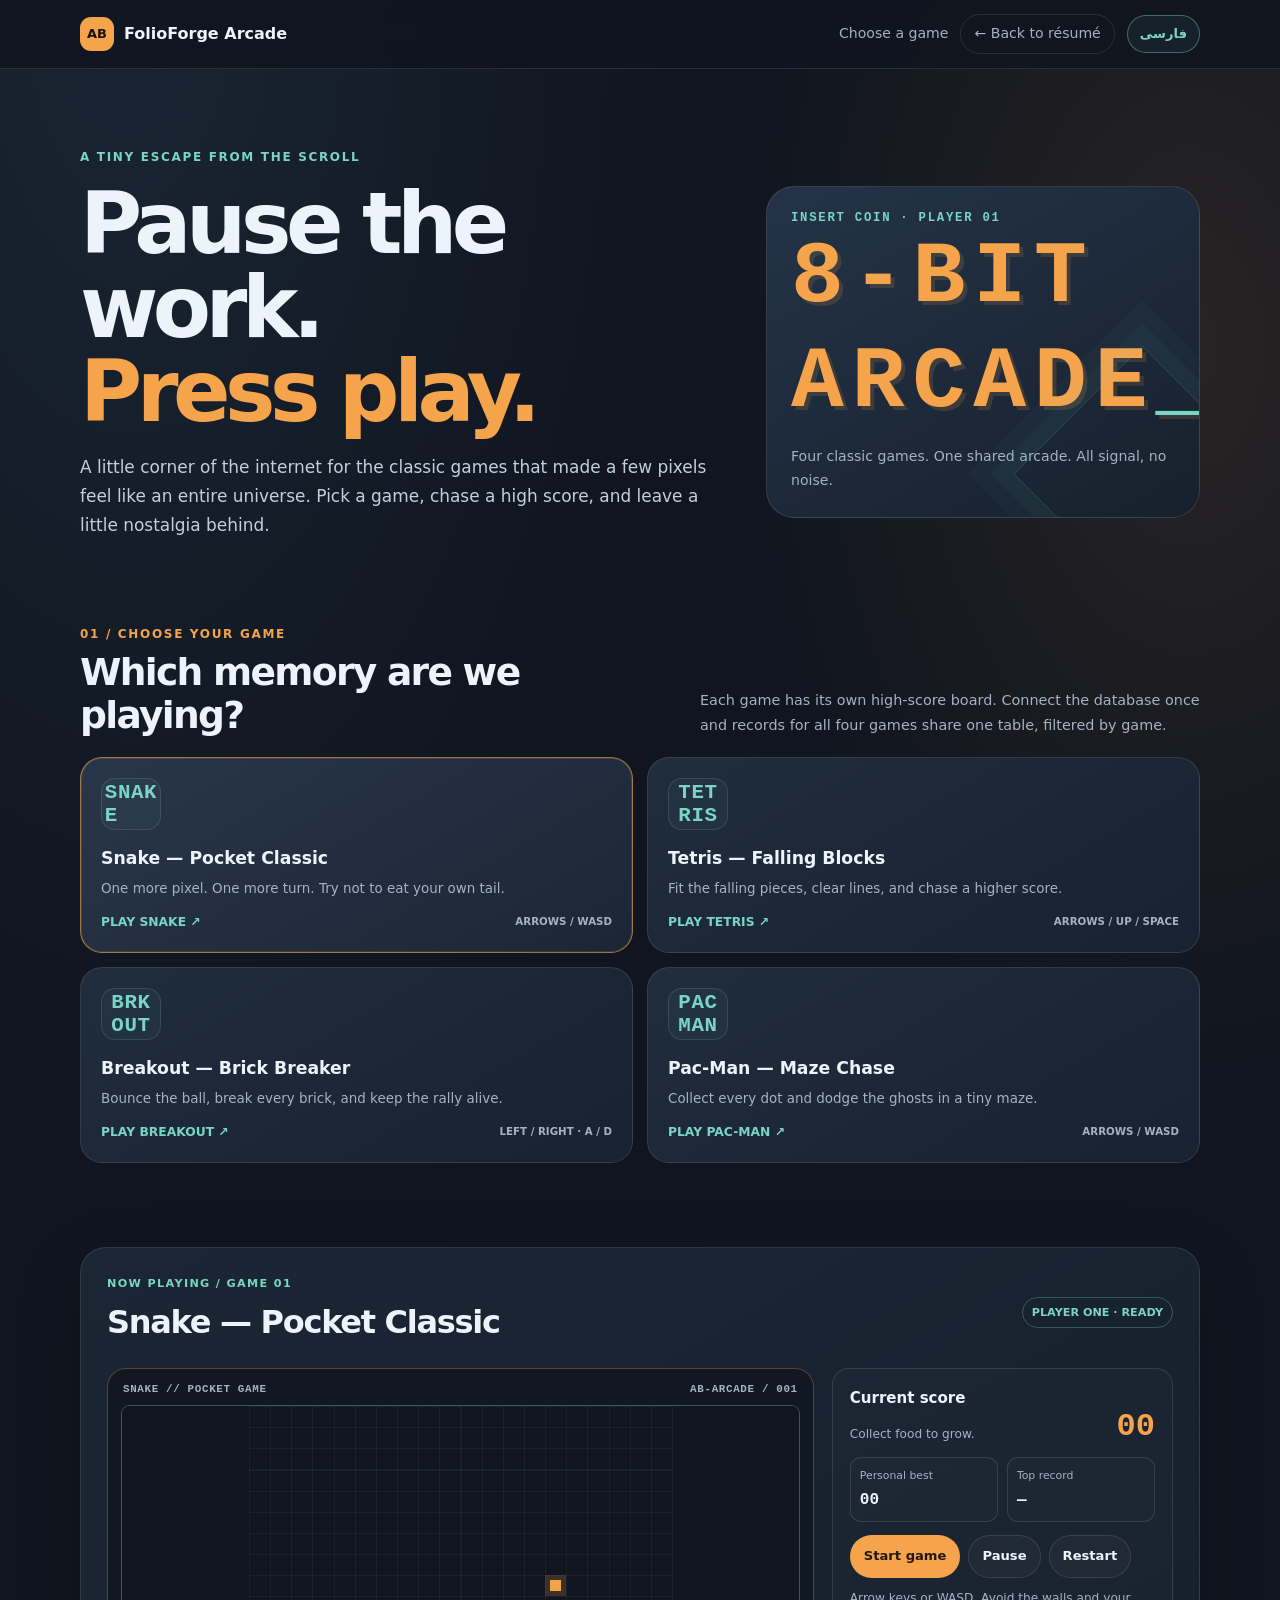
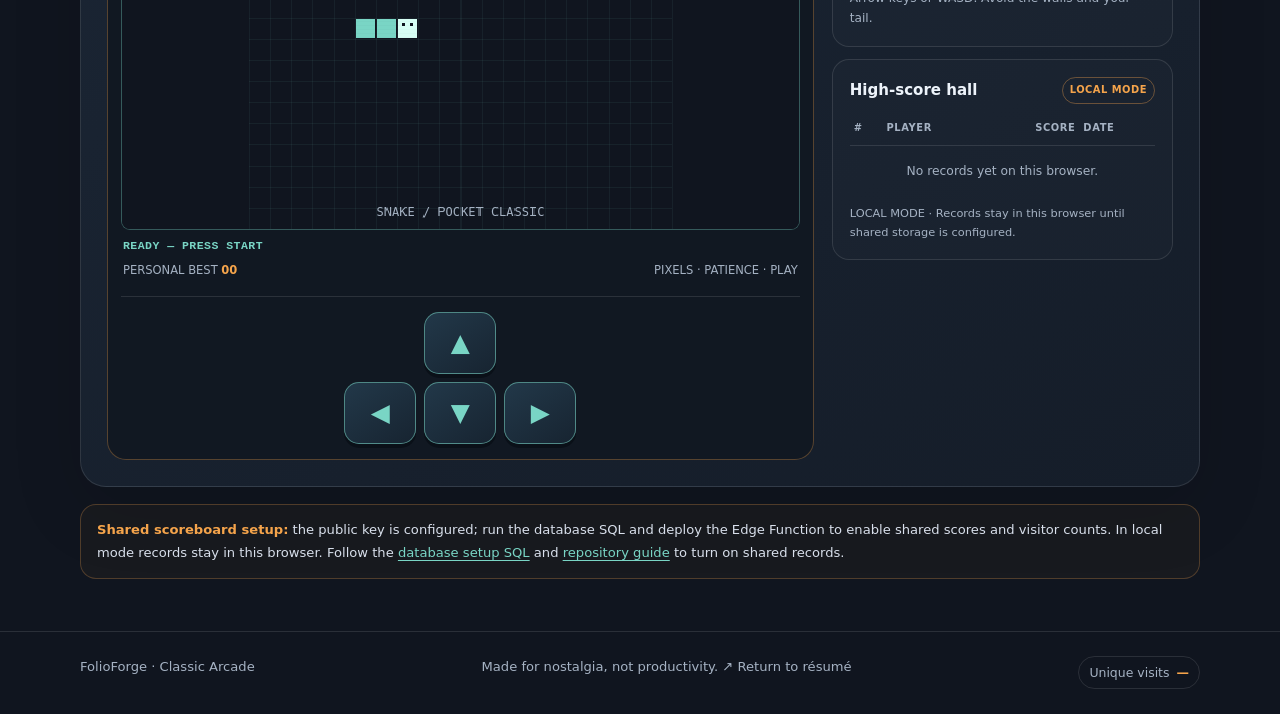
==== commit 2ec3523f: "Connect arcade to FolioForge API client" ====
--- a/starter/site/arcade/index.html
+++ b/starter/site/arcade/index.html
@@ -79,7 +79,7 @@
  const $=id=>document.getElementById(id);
  const canvas=$('gameCanvas'),ctx=canvas.getContext('2d');
  const ui={score:$('currentScore'),best:$('personalBest'),machineBest:$('machineBest'),boardBest:$('boardBest'),status:$('gameStatus'),list:$('leaderboard'),mode:$('scoreMode'),form:$('recordForm'),name:$('playerName'),save:$('saveRecord'),msg:$('recordMessage'),help:$('boardHelp')};
- const sharedReady=Boolean(window.AliSiteAPI&&window.AliSiteAPI.isConfigured());
+ const sharedReady=Boolean(window.FolioForgeAPI&&window.FolioForgeAPI.isConfigured());
  const G={
   snake:{title:'Snake — Pocket Classic',code:'GAME 01',machine:'SNAKE // POCKET GAME',caption:'Collect food to grow.',controls:'Arrow keys or WASD. Avoid the walls and your tail.'},
   tetris:{title:'Tetris — Falling Blocks',code:'GAME 02',machine:'TETRIS // FALLING BLOCKS',caption:'Clear lines to score; higher scores fall faster.',controls:'Left/Right to move, Down to soft-drop, Up/W to rotate, Space to hard-drop.'},
@@ -121,8 +121,8 @@
  }
  function setMode(m){boardMode=m;ui.mode.textContent=m==='global'?'SHARED BOARD':m==='fallback'?'LOCAL FALLBACK':'LOCAL MODE';ui.mode.style.color=m==='global'?'var(--mint)':'var(--accent)';ui.mode.style.borderColor=m==='global'?'#79d5c56b':'#f5a44b5c';$('databaseNotice').hidden=m==='global';ui.help.textContent=m==='global'?'SHARED MODE · Nicknames and scores are visible to all visitors.':m==='fallback'?'Shared storage unavailable; showing records saved in this browser.':'LOCAL MODE · Records stay in this browser until shared storage is configured.'}
  async function loadRecords(){
-  if(!sharedReady||!window.AliSiteAPI){records=loadLocal(gameId);setMode('local');renderRecords();return}
-  try{const result=await window.AliSiteAPI.call({action:'leaderboard',game_id:gameId});records=Array.isArray(result.records)?result.records.map(r=>({game_id:gameId,player_name:String(r.player_name||'Player').slice(0,18),score:Number(r.score)||0,created_at:r.created_at})).filter(r=>r.score>0):[];setMode('global');renderRecords()}
+  if(!sharedReady||!window.FolioForgeAPI){records=loadLocal(gameId);setMode('local');renderRecords();return}
+  try{const result=await window.FolioForgeAPI.call({action:'leaderboard',game_id:gameId});records=Array.isArray(result.records)?result.records.map(r=>({game_id:gameId,player_name:String(r.player_name||'Player').slice(0,18),score:Number(r.score)||0,created_at:r.created_at})).filter(r=>r.score>0):[];setMode('global');renderRecords()}
   catch(_){records=loadLocal(gameId);setMode('fallback');renderRecords()}
  }
  function qualifies(n){return n>0&&(records.length<10||n>=Number(records[records.length-1]?.score||0))}
@@ -282,7 +282,7 @@
   if(timer||starting)return;
   if(gameOver){runId=null;runTrace='';runActive=false;traceOverflow=false;resetState();gameOver=false}
   if(!runActive){starting=true;try{
-   if(sharedReady&&window.AliSiteAPI){const session=await window.AliSiteAPI.call({action:'start',game_id:gameId});runId=session.run_id;reseed(session.seed);runTrace='';traceOverflow=false;resetState()}
+   if(sharedReady&&window.FolioForgeAPI){const session=await window.FolioForgeAPI.call({action:'start',game_id:gameId});runId=session.run_id;reseed(session.seed);runTrace='';traceOverflow=false;resetState()}
    else{runId=null;runTrace='';traceOverflow=false;reseed((Date.now()^Math.floor(Math.random()*0xffffffff))>>>0);resetState()}
    runActive=true
   }catch(_){runId=null;runTrace='';traceOverflow=false;reseed((Date.now()^Math.floor(Math.random()*0xffffffff))>>>0);resetState();runActive=true;if(sharedReady)setMode('fallback')}
@@ -318,7 +318,7 @@
   submitting=true;ui.save.disabled=true;ui.save.textContent='Saving…';ui.msg.classList.remove('error');ui.msg.textContent='';
   const row={game_id:gameId,player_name:name,score:Math.min(100000,Math.floor(score)),created_at:new Date().toISOString()};
   try{
-   if(sharedReady&&window.AliSiteAPI&&runId&&!traceOverflow){const result=await window.AliSiteAPI.call({action:'finish',run_id:runId,game_id:gameId,player_name:name,score:row.score,trace:runTrace});if(!result.verified)throw new Error('The server did not verify this score.');runId=null;ui.form.hidden=true;setStatus('RECORD SAVED TO SHARED BOARD');await loadRecords()}
+   if(sharedReady&&window.FolioForgeAPI&&runId&&!traceOverflow){const result=await window.FolioForgeAPI.call({action:'finish',run_id:runId,game_id:gameId,player_name:name,score:row.score,trace:runTrace});if(!result.verified)throw new Error('The server did not verify this score.');runId=null;ui.form.hidden=true;setStatus('RECORD SAVED TO SHARED BOARD');await loadRecords()}
    else{saveLocal(row);records=loadLocal(gameId);setMode('local');renderRecords();ui.form.hidden=true;setStatus('RECORD SAVED LOCALLY');ui.help.textContent='This score is saved only in this browser. Configure Supabase and deploy arcade-api for shared verified scores.'}
   }catch(error){
    if(error&&error.code==='score_replay_mismatch'){ui.msg.classList.add('error');ui.msg.textContent='Server verification failed. This score was not added to the shared board.';ui.form.hidden=true;runId=null;runTrace='';runActive=false;setStatus('SCORE REJECTED BY SERVER — RESTART TO TRY AGAIN');return}
